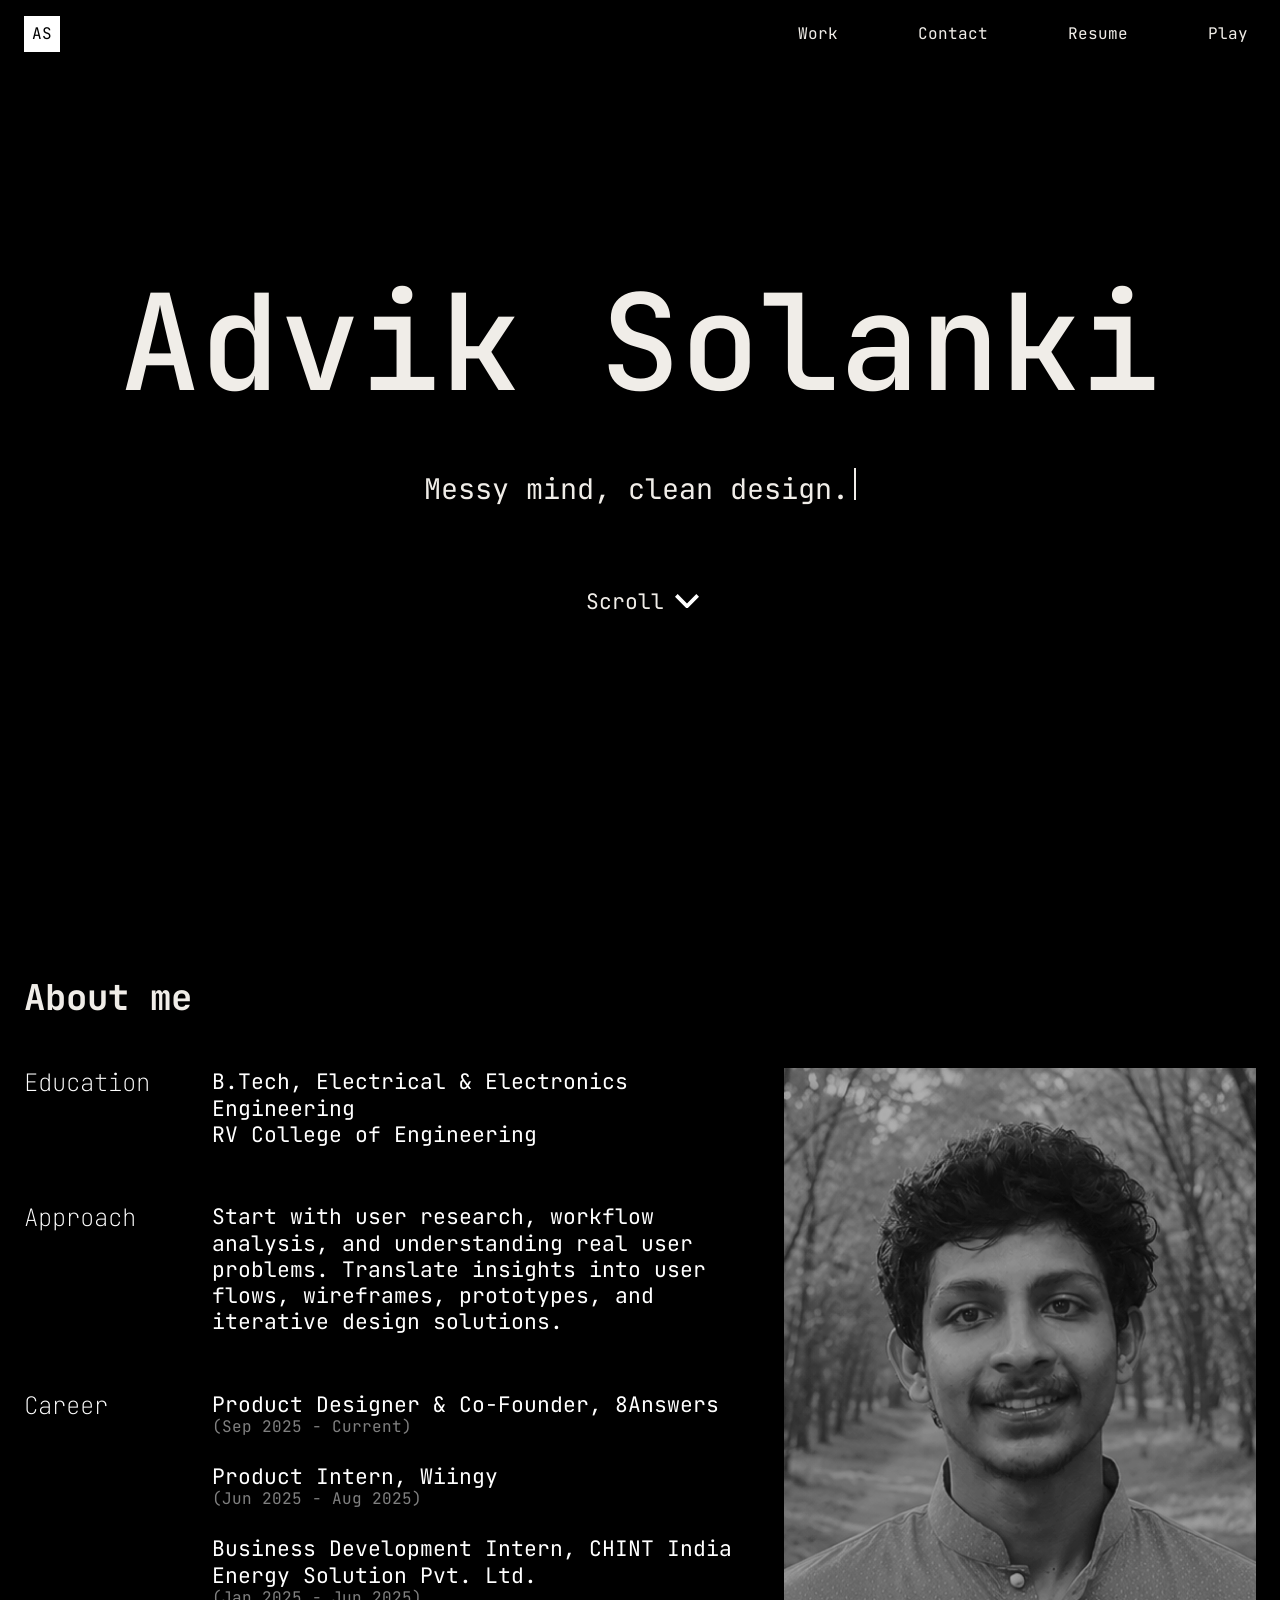
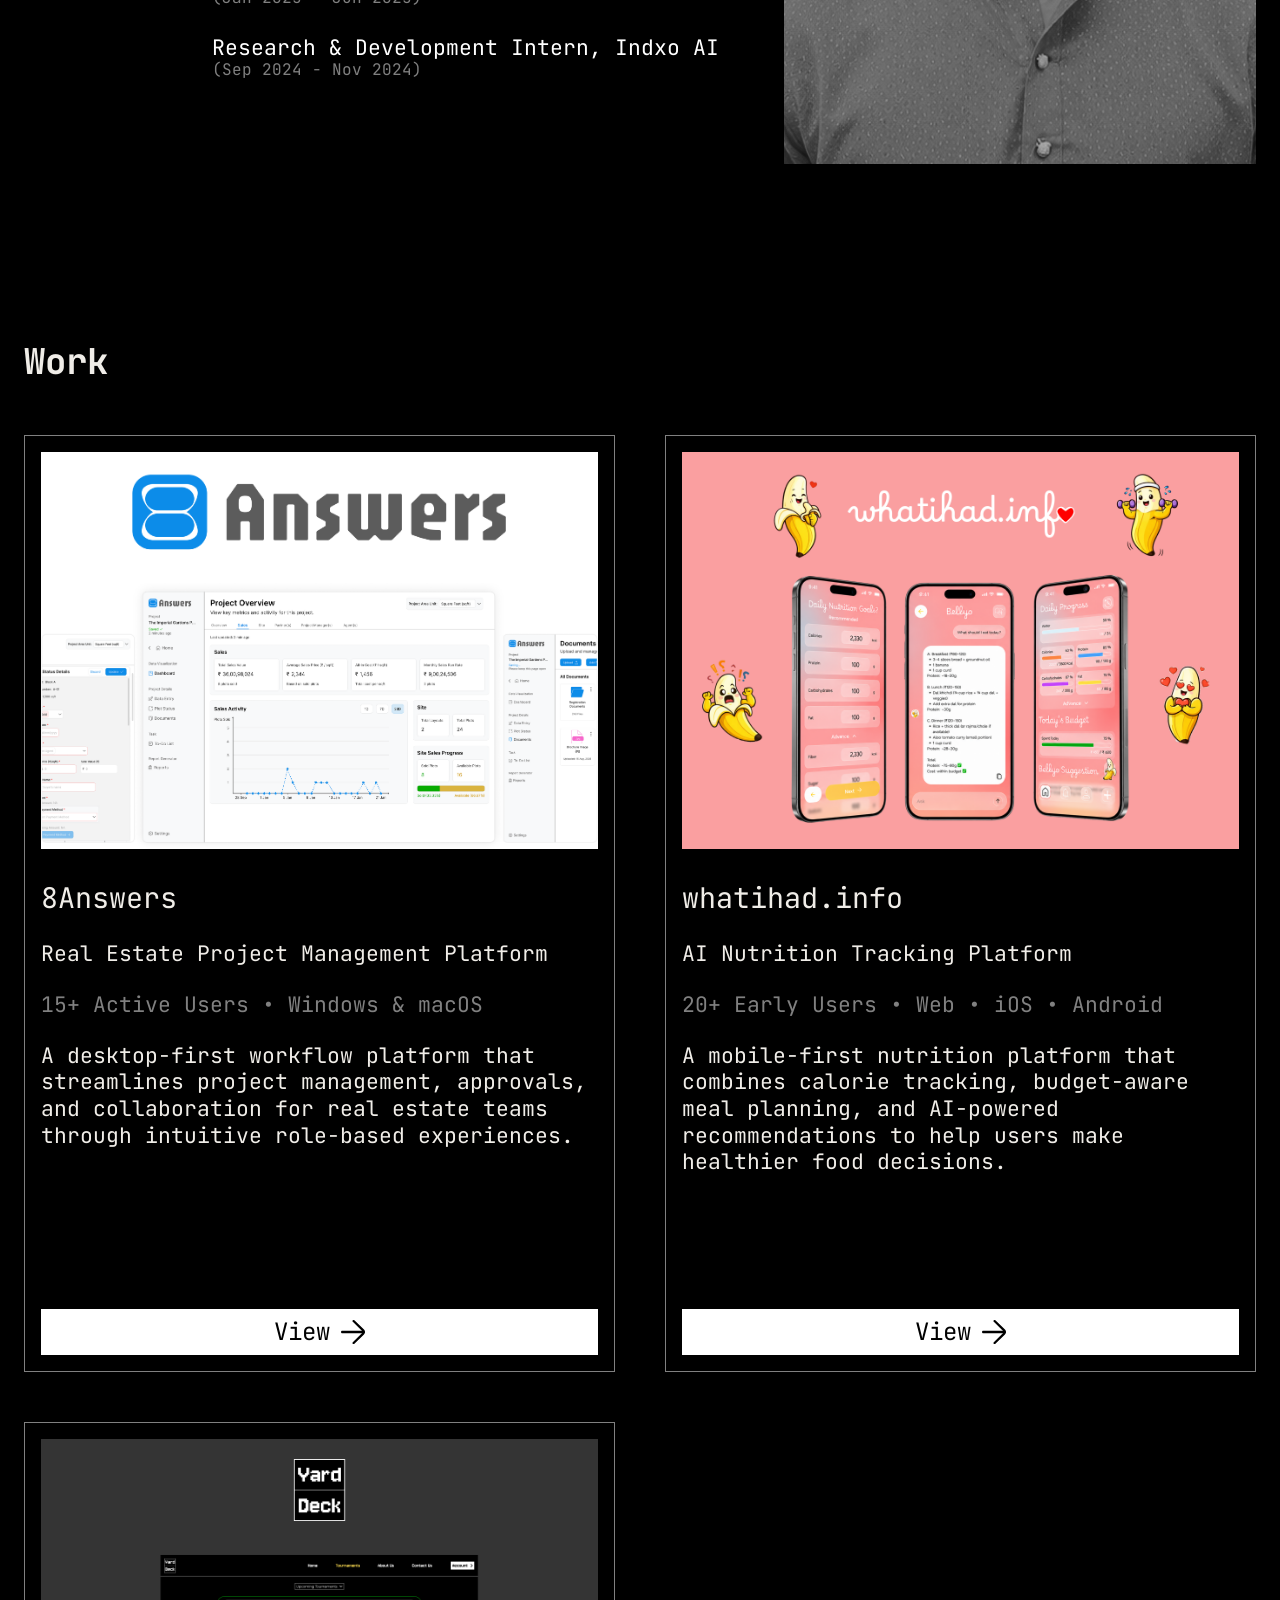
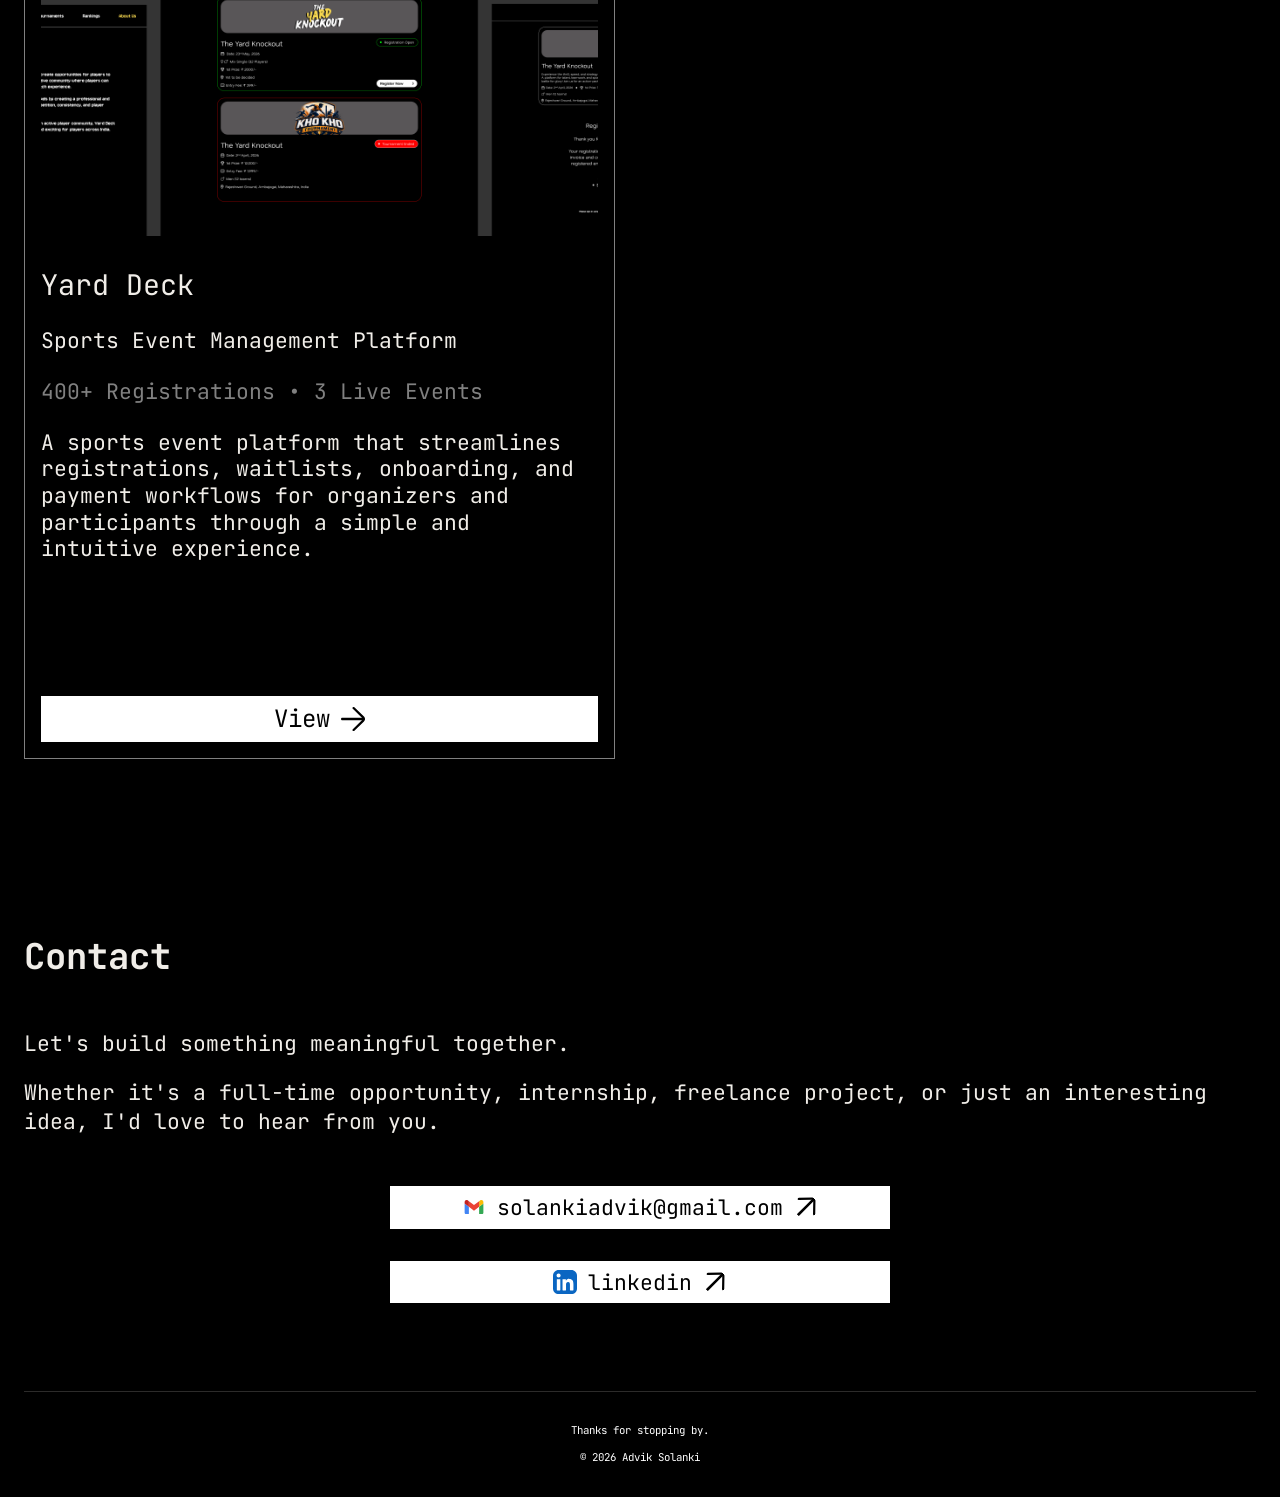
==== index.html @ 7d2714df "add project files" ====
<!doctype html>
<html lang="en">
  <head>
    <meta charset="utf-8">
    <meta name="viewport" content="width=device-width, initial-scale=1">
    <title>Advik Solanki | UI/UX Portfolio</title>
    <meta
      name="description"
      content="UI/UX portfolio for Advik Solanki, product designer and co-founder focused on clean, research-led digital experiences."
    >
    <link rel="preconnect" href="https://fonts.googleapis.com">
    <link rel="preconnect" href="https://fonts.gstatic.com" crossorigin>
    <link
      href="https://fonts.googleapis.com/css2?family=JetBrains+Mono:wght@100;400;500;700&display=swap"
      rel="stylesheet"
    >
    <link rel="stylesheet" href="/styles.css">
  </head>
  <body>
    <header class="site-header" aria-label="Primary navigation">
      <a class="brand" href="/" aria-label="Advik Solanki home" data-home-link>AS</a>
      <button class="menu-toggle" type="button" aria-expanded="false" aria-controls="primary-nav" aria-label="Open menu">
        <span></span>
        <span></span>
        <span></span>
      </button>
      <nav class="nav-links" id="primary-nav" aria-label="Portfolio sections">
        <a class="mobile-home-link" href="/" data-section="home">Home</a>
        <a href="/work" data-section="work">Work</a>
        <a href="/contact" data-section="contact">Contact</a>
        <a class="resume-download-link" href="/assets/Advik_Solanki_Resume.pdf" download data-section="resume">Resume</a>
        <a href="/play" data-section="play">Play</a>
      </nav>
    </header>

    <main id="top">
      <section class="hero" aria-labelledby="hero-title">
        <div class="hero-copy">
          <h1 id="hero-title">Advik Solanki</h1>
          <p class="typing-line" aria-live="polite">
            <span id="typing-text">Messy mind, clean design.</span><span class="typing-cursor" aria-hidden="true"></span>
          </p>
          <a class="scroll-link" href="#about">
            <span>Scroll</span>
            <img src="/assets/arrow-vector.svg" alt="" aria-hidden="true">
          </a>
        </div>
      </section>

      <section class="about section-shell" id="about" aria-labelledby="about-title">
        <h2 id="about-title">About me</h2>
        <div class="about-grid">
          <div class="about-labels" aria-hidden="true">
            <span>Education</span>
            <span>Approach</span>
            <span>Career</span>
          </div>

          <div class="about-content">
            <article class="info-row">
              <h3>Education</h3>
              <p>B.Tech, Electrical &amp; Electronics Engineering<br>RV College of Engineering</p>
            </article>

            <article class="info-row">
              <h3>Approach</h3>
              <p>
                Start with user research, workflow analysis, and understanding real user
                problems. Translate insights into user flows, wireframes, prototypes,
                and iterative design solutions.
              </p>
            </article>

            <article class="info-row career-list" id="resume">
              <h3>Career</h3>
              <div>
                <p>Product Designer &amp; Co-Founder, 8Answers</p>
                <span>(Sep 2025 - Current)</span>
                <p>Product Intern, Wiingy</p>
                <span>(Jun 2025 - Aug 2025)</span>
                <p>Business Development Intern, CHINT India Energy Solution Pvt. Ltd.</p>
                <span>(Jan 2025 - Jun 2025)</span>
                <p>Research &amp; Development Intern, Indxo AI</p>
                <span>(Sep 2024 - Nov 2024)</span>
              </div>
            </article>
          </div>

          <figure class="portrait-frame">
            <img src="/assets/advik-portrait-crop.png" alt="Black and white portrait of Advik Solanki">
          </figure>
        </div>
      </section>

      <section class="work section-shell" id="work" aria-labelledby="work-title">
        <h2 id="work-title">Work</h2>
        <div class="work-grid">
          <a class="work-card" href="/8answers" aria-label="View 8Answers project">
            <img class="work-card-image" src="/assets/work-8answers.png" alt="8Answers dashboard interface preview">
            <div class="work-card-copy">
              <h3>8Answers</h3>
              <p>Real Estate Project Management Platform</p>
              <span>15+ Active Users • Windows &amp; macOS</span>
              <p>
                A desktop-first workflow platform that streamlines project management,
                approvals, and collaboration for real estate teams through intuitive
                role-based experiences.
              </p>
            </div>
            <span class="work-card-link">
              <span>View</span>
              <img src="/assets/work-arrow.svg" alt="" aria-hidden="true">
            </span>
          </a>

          <a class="work-card" href="/whatihad.info" aria-label="View whatihad.info project">
            <img class="work-card-image" src="/assets/work-whatihad.png" alt="whatihad.info mobile nutrition app preview">
            <div class="work-card-copy">
              <h3>whatihad.info</h3>
              <p>AI Nutrition Tracking Platform</p>
              <span>20+ Early Users • Web • iOS • Android</span>
              <p>
                A mobile-first nutrition platform that combines calorie tracking,
                budget-aware meal planning, and AI-powered recommendations to help users
                make healthier food decisions.
              </p>
            </div>
            <span class="work-card-link">
              <span>View</span>
              <img src="/assets/work-arrow.svg" alt="" aria-hidden="true">
            </span>
          </a>

          <a class="work-card" href="/yarddeck" aria-label="View Yard Deck project">
            <img class="work-card-image" src="/assets/work-yarddeck.png" alt="Yard Deck sports event platform preview">
            <div class="work-card-copy">
              <h3>Yard Deck</h3>
              <p>Sports Event Management Platform</p>
              <span>400+ Registrations • 3 Live Events</span>
              <p>
                A sports event platform that streamlines registrations, waitlists,
                onboarding, and payment workflows for organizers and participants
                through a simple and intuitive experience.
              </p>
            </div>
            <span class="work-card-link">
              <span>View</span>
              <img src="/assets/work-arrow.svg" alt="" aria-hidden="true">
            </span>
          </a>
        </div>
      </section>

      <section class="contact section-shell" id="contact" aria-labelledby="contact-title">
        <h2 id="contact-title">Contact</h2>
        <div class="contact-copy">
          <p>Let's build something meaningful together.</p>
          <p>
            Whether it's a full-time opportunity, internship, freelance project, or just an
            interesting idea, I'd love to hear from you.
          </p>
        </div>
        <div class="contact-actions">
          <a class="contact-action" href="mailto:solankiadvik@gmail.com">
            <img class="contact-action-icon" src="/assets/contact-gmail.svg" alt="" aria-hidden="true">
            <span>solankiadvik@gmail.com</span>
            <img class="contact-action-arrow" src="/assets/contact-arrow.svg" alt="" aria-hidden="true">
          </a>
          <a class="contact-action" href="https://www.linkedin.com/in/advik-solanki" target="_blank" rel="noreferrer">
            <img class="contact-action-icon" src="/assets/contact-linkedin.svg" alt="" aria-hidden="true">
            <span>linkedin</span>
            <img class="contact-action-arrow" src="/assets/contact-arrow.svg" alt="" aria-hidden="true">
          </a>
        </div>
      </section>

    </main>

    <footer class="site-footer section-shell">
      <p>Thanks for stopping by.</p>
      <p>&copy; 2026 Advik Solanki</p>
    </footer>

    <script src="/script.js"></script>
  </body>
</html>
---- styles.css ----
:root {
  --bg: #000;
  --fg: #f0ede8;
  --muted: #808080;
  --line: rgba(240, 237, 232, 0.18);
  --panel: rgba(240, 237, 232, 0.045);
  --max: 1392px;
}

* {
  box-sizing: border-box;
}

html {
  scroll-behavior: smooth;
  scroll-padding-top: 92px;
}

body {
  margin: 0;
  background: var(--bg);
  color: var(--fg);
  font-family: "JetBrains Mono", "Courier New", monospace;
  letter-spacing: 0;
}

a {
  color: inherit;
  text-decoration: none;
}

img {
  display: block;
  max-width: 100%;
}

.visually-hidden {
  position: absolute;
  width: 1px;
  height: 1px;
  padding: 0;
  margin: -1px;
  overflow: hidden;
  clip: rect(0 0 0 0);
  white-space: nowrap;
  border: 0;
}

.site-header {
  position: fixed;
  z-index: 10;
  top: 0;
  left: 50%;
  display: flex;
  width: min(100%, 1440px);
  transform: translateX(-50%);
  align-items: center;
  justify-content: space-between;
  padding: 16px 24px;
  background: rgba(0, 0, 0, 0.72);
  backdrop-filter: blur(14px);
  -webkit-backdrop-filter: blur(14px);
}

.brand,
.nav-links a {
  padding: 8px;
  font-size: 16px;
  line-height: 1.25;
}

.menu-toggle {
  display: none;
}

.brand:focus-visible,
.nav-links a:focus-visible,
.menu-toggle:focus-visible,
.scroll-link:focus-visible,
.contact-panel a:focus-visible {
  outline: 1px solid var(--fg);
  outline-offset: 5px;
}

.nav-links {
  display: flex;
  gap: 64px;
  align-items: center;
}

.nav-links a {
  color: var(--fg);
}

.resume-download-link {
  position: relative;
}

.resume-download-link::after {
  position: absolute;
  left: 50%;
  top: calc(100% + 10px);
  z-index: 20;
  padding: 6px 8px;
  border: 1px solid #f0ede8;
  background: #f0ede8;
  color: #000;
  content: "Click to download\A Last updated 20th May 2026";
  font-size: 12px;
  line-height: 1.2;
  opacity: 0;
  pointer-events: none;
  transform: translateX(-50%) translateY(-4px);
  transition: opacity 160ms ease, transform 160ms ease;
  text-align: center;
  white-space: pre;
}

.resume-download-link:hover::after,
.resume-download-link:focus-visible::after {
  opacity: 1;
  transform: translateX(-50%) translateY(0);
}

.mobile-home-link {
  display: none;
}

.nav-links a.is-active,
.nav-links a[aria-current="page"],
.brand.is-active,
.brand[aria-current="page"] {
  background: #fff;
  color: #000;
}

.nav-links a:hover,
.contact-action:hover {
  color: #fff;
  text-decoration: underline;
  text-underline-offset: 5px;
}

.nav-links a.is-active:hover,
.nav-links a[aria-current="page"]:hover,
.brand.is-active:hover,
.brand[aria-current="page"]:hover {
  color: #000;
}

.hero {
  display: grid;
  min-height: 928px;
  place-items: center;
  padding: 112px 24px 160px;
}

.hero-copy {
  width: min(100%, 1170px);
  text-align: center;
}

.hero h1 {
  margin: 0;
  color: var(--fg);
  font-size: clamp(34px, 10.42vw, 150px);
  font-weight: 500;
  line-height: 1.14;
  white-space: nowrap;
}

.hero p {
  margin: 50px 0 0;
  color: var(--fg);
  font-size: clamp(20px, 2.22vw, 32px);
  line-height: 1.25;
}

.typing-line {
  display: block;
  min-height: 2.5em;
}

.typing-line span:first-child {
  overflow-wrap: anywhere;
}

.typing-cursor {
  display: inline-block;
  width: 0.08em;
  height: 1.1em;
  margin-left: 0.18em;
  background: var(--fg);
  animation: cursor-blink 0.9s steps(1) infinite;
}

@keyframes cursor-blink {
  50% {
    opacity: 0;
  }
}

.scroll-link {
  display: inline-flex;
  align-items: center;
  gap: 16px;
  margin-top: 50px;
  font-size: clamp(18px, 1.67vw, 24px);
  line-height: 1;
}

.scroll-link img {
  width: 14px;
  height: 24px;
  transform: rotate(90deg);
}

.section-shell {
  width: min(100% - 48px, var(--max));
  margin: 0 auto;
}

.section-shell h2 {
  margin: 0;
  font-size: clamp(32px, 2.78vw, 40px);
  line-height: 1.25;
}

.about {
  padding: 48px 0 88px;
  border-top: 0;
}

.about-grid {
  display: grid;
  grid-template-columns: minmax(0, 1fr) minmax(320px, 474px);
  gap: 36px;
  align-items: start;
  margin-top: 48px;
}

.about-labels {
  display: none;
}

.about-content {
  display: grid;
  gap: 56px;
}

.info-row {
  display: grid;
  grid-template-columns: minmax(92px, 170px) minmax(0, 1fr);
  gap: 18px;
  align-items: start;
}

.info-row h3 {
  display: block;
  margin: 0;
  color: #fff;
  font-size: 24px;
  font-weight: 100;
  line-height: 1.25;
}

.info-row p {
  margin: 0;
  color: #fff;
  font-size: clamp(18px, 1.67vw, 24px);
  line-height: 1.23;
}

.career-list div {
  display: grid;
  gap: 0;
}

.career-list p {
  margin-top: 26px;
}

.career-list p:first-child {
  margin-top: 0;
}

.career-list span {
  color: var(--muted);
  font-size: 16px;
  line-height: 1.25;
}

.portrait-frame {
  width: 100%;
  margin: 0;
  opacity: 0.9;
}

.portrait-frame img {
  width: 100%;
  aspect-ratio: 474 / 696;
  object-fit: cover;
  object-position: center;
  filter: grayscale(1);
}

.work,
.contact {
  padding: 88px 0;
  border-top: 0;
}

.section-heading {
  display: flex;
  gap: 32px;
  align-items: end;
  justify-content: space-between;
  margin-bottom: 32px;
}

.section-heading p,
.contact-copy p {
  max-width: 560px;
  margin: 0;
  color: var(--fg);
  font-size: clamp(18px, 1.67vw, 24px);
  line-height: 1.35;
}

.project-grid {
  display: grid;
  grid-template-columns: repeat(3, minmax(0, 1fr));
  gap: 16px;
}

.work-grid {
  display: grid;
  grid-template-columns: repeat(2, minmax(0, 1fr));
  gap: 50px;
  align-items: start;
  margin-top: 50px;
}

.work-card {
  display: flex;
  min-height: 937px;
  flex-direction: column;
  gap: 32px;
  padding: 16px;
  border: 1px solid var(--muted);
  color: inherit;
}

.work-card:hover .work-card-link,
.work-card:focus-visible .work-card-link {
  background: var(--fg);
}

.work-card-image {
  width: 100%;
  aspect-ratio: 639 / 455;
  background: #fff;
  object-fit: cover;
}

.work-card-copy {
  display: grid;
  gap: 24px;
}

.work-card-copy h3 {
  margin: 0;
  color: var(--fg);
  font-size: clamp(24px, 2.22vw, 32px);
  font-weight: 400;
  line-height: 1.25;
}

.work-card-copy p,
.work-card-copy span {
  margin: 0;
  color: var(--fg);
  font-size: clamp(18px, 1.67vw, 24px);
  line-height: 1.25;
}

.work-card-copy span {
  color: var(--muted);
}

.work-card-link {
  display: inline-flex;
  width: 100%;
  align-items: center;
  justify-content: center;
  gap: 11px;
  margin-top: auto;
  padding: 8px;
  background: #fff;
  color: #000;
  font-size: 24px;
  line-height: 1.25;
}

.work-card-link img {
  width: 24px;
  height: 24px;
  transform: rotate(90deg);
}

.project-card {
  min-height: 260px;
  padding: 24px;
  border: 1px solid var(--line);
  background: var(--panel);
}

.project-card span {
  color: var(--muted);
  font-size: 16px;
  line-height: 1.25;
}

.project-card h3 {
  margin: 52px 0 18px;
  color: #fff;
  font-size: clamp(22px, 1.95vw, 28px);
  font-weight: 400;
  line-height: 1.2;
}

.project-card p {
  margin: 0;
  color: var(--fg);
  font-size: 18px;
  line-height: 1.35;
}

.contact {
  display: flex;
  flex-direction: column;
  gap: 50px;
}

.standalone-page {
  padding-top: 96px;
}

.standalone-page .work,
.standalone-page .contact {
  border-top: 0;
}

.case-page {
  padding-top: 128px;
}

.case-toc {
  position: fixed;
  right: 24px;
  bottom: 24px;
  z-index: 20;
  display: grid;
  transform: none;
  justify-items: end;
  gap: 8px;
}

.case-toc-toggle {
  grid-row: 2;
  padding: 8px 12px;
  border: 1px solid #f0ede8;
  background: #f0ede8;
  color: #000;
  font-family: inherit;
  font-size: 16px;
  line-height: 1.25;
  cursor: pointer;
}

.case-toc.is-open .case-toc-toggle {
  background: #000;
  color: #f0ede8;
}

.case-toc-menu {
  grid-row: 1;
  display: none;
  width: min(360px, calc(100vw - 48px));
  max-height: min(620px, calc(100vh - 128px));
  overflow: auto;
  padding: 16px;
  border: 1px solid #000;
  background: #f0ede8;
  backdrop-filter: blur(14px);
  -webkit-backdrop-filter: blur(14px);
}

.case-toc.is-open .case-toc-menu {
  display: grid;
  gap: 8px;
}

.case-toc-menu a {
  display: block;
  padding: 6px 8px;
  color: #000;
  font-size: 15px;
  line-height: 1.25;
}

.case-toc-menu a:hover,
.case-toc-menu a:focus-visible {
  background: #000;
  color: #f0ede8;
}

.case-toc-sub {
  padding-left: 24px !important;
  color: #5c5c5c !important;
  font-size: 13px !important;
}

.case-toc-sub:hover,
.case-toc-sub:focus-visible {
  color: #f0ede8 !important;
}

.case-section {
  display: grid;
  gap: 40px;
  padding: 0 0 60px;
}

.case-section + .case-section {
  padding-top: 60px;
  border-top: 0;
}

.case-hero h1 {
  margin: 0;
  color: var(--fg);
  font-size: clamp(44px, 5.56vw, 80px);
  line-height: 1.1;
}

.case-hero-image,
.case-feature-image {
  width: min(100%, 750px);
  justify-self: center;
  object-fit: cover;
}

.case-hero-image {
  aspect-ratio: 750 / 500;
}

.case-feature-image {
  aspect-ratio: 749 / 500;
}

.case-wide-image {
  width: 100%;
  max-height: 435px;
  object-fit: cover;
  object-position: center 18%;
  margin: 0 0 88px;
}

.case-heading {
  margin: 0;
  color: var(--fg);
  font-size: clamp(32px, 2.78vw, 40px);
  line-height: 1.25;
}

.case-facts {
  display: grid;
  gap: 40px;
}

.case-row {
  display: grid;
  grid-template-columns: minmax(180px, 350px) minmax(0, 1fr);
  gap: 80px;
  align-items: start;
}

.case-row h2,
.case-row h3 {
  margin: 0;
  color: #fff;
  font-size: clamp(18px, 1.67vw, 24px);
  font-weight: 100;
  line-height: 1.25;
}

.case-row p,
.case-row li {
  color: #fff;
  font-size: clamp(18px, 1.67vw, 24px);
  line-height: 1.35;
}

.case-row p {
  margin: 0 0 1.25em;
}

.case-row p:last-child {
  margin-bottom: 0;
}

.case-row ul {
  margin: 0;
  padding-left: 1.45em;
}

.case-row-label-only {
  grid-template-columns: minmax(180px, 350px);
}

.case-link {
  color: #0c8ce9;
  text-decoration: underline;
  text-underline-offset: 4px;
}

.case-card-grid {
  display: grid;
  grid-template-columns: repeat(3, minmax(0, 1fr));
  gap: 16px;
}

.case-card-grid-stakeholders {
  grid-template-columns: repeat(2, minmax(0, 1fr));
}

.case-card-grid article {
  display: grid;
  align-content: start;
  gap: 18px;
  min-height: 230px;
  padding: 24px;
  border: 1px solid #f0ede8;
  background: var(--panel);
}

.case-card-grid h3 {
  margin: 0;
  color: var(--muted);
  font-size: 16px;
  font-weight: 400;
  line-height: 1.25;
}

.case-card-grid p,
.case-card-grid li {
  color: var(--fg);
  font-size: clamp(18px, 1.67vw, 24px);
  line-height: 1.35;
}

.case-card-grid p,
.case-card-grid ul {
  margin: 0;
}

.case-card-grid ul {
  padding-left: 1.25em;
}

.eightanswers-page .case-heading {
  font-weight: 700;
}

.logo-board {
  position: relative;
  display: grid;
  min-height: 250px;
  align-items: center;
  justify-content: center;
  background: #fff;
  overflow: hidden;
}

.logo-full {
  width: min(52vw, 540px);
  min-width: 260px;
  max-width: none;
}

.swatch {
  position: absolute;
  display: flex;
  min-width: 150px;
  min-height: 68px;
  padding: 14px;
  color: #000;
  font-size: 18px;
  line-height: 1.2;
}

.swatch-white {
  top: 0;
  left: 0;
  background: #fff;
}

.swatch-gray {
  bottom: 0;
  left: 0;
  min-width: 300px;
  align-items: flex-end;
  justify-content: flex-start;
  background: #5c5c5c;
}

.swatch-blue {
  top: 0;
  right: 0;
  min-width: 300px;
  min-height: 108px;
  align-items: flex-end;
  justify-content: flex-end;
  background: #0c8ce9;
}

.swatch-offwhite {
  right: 0;
  bottom: 0;
  min-width: 240px;
  min-height: 82px;
  align-items: flex-end;
  justify-content: flex-end;
  background: #f8f9fa;
}

.eightanswers-ui-logo-exploration img {
  display: block;
  width: 100%;
  height: auto;
  border: 1px solid #f0ede8;
  background: #fff;
}

.screen-list {
  display: grid;
  grid-template-columns: repeat(2, minmax(0, 1fr));
  gap: 16px;
  margin-top: 30px;
}

.screen-item {
  display: grid;
  gap: 32px;
  align-content: start;
  padding: 24px;
  border: 1px solid #f0ede8;
  background: var(--panel);
}

.screen-item h3 {
  margin: 0;
  color: #f0ede8;
  font-size: clamp(20px, 1.67vw, 24px);
  font-weight: 100;
  line-height: 1.25;
}

.screen-item p {
  margin: 0;
  color: #fff;
  font-size: clamp(18px, 1.67vw, 24px);
  line-height: 1.35;
}

.screen-item img {
  width: 100%;
  justify-self: center;
  object-fit: contain;
}

.screen-carousel {
  position: relative;
  display: grid;
  width: 100%;
  gap: 12px;
}

.screen-carousel-track {
  position: relative;
  overflow: hidden;
  border: 1px solid var(--line);
  background: #fff;
  aspect-ratio: 703 / 500;
}

.screen-carousel-track img {
  position: absolute;
  inset: 0;
  display: block;
  width: 100%;
  height: 100%;
  opacity: 0;
  object-fit: contain;
  transition: opacity 180ms ease;
}

.screen-carousel-track img.is-active {
  position: relative;
  opacity: 1;
}

/* Bottom-align images specifically for Cloud Sync & Team Collaboration */
#cloud-sync .screen-carousel-track img {
  object-position: center bottom;
}

.screen-carousel-button {
  position: absolute;
  z-index: 2;
  top: 50%;
  display: grid;
  width: 44px;
  height: 44px;
  transform: translateY(-50%);
  place-items: center;
  border: 1px solid #fff;
  border-radius: 0;
  background: rgba(0, 0, 0, 0.4);
  color: #fff;
  font: inherit;
  font-size: 24px;
  line-height: 1;
  cursor: pointer;
}

.screen-carousel-button:hover,
.screen-carousel-button:focus-visible {
  background: rgba(0, 0, 0, 0.4);
  color: #fff;
}

.screen-carousel-button-prev {
  left: 12px;
}

.screen-carousel-button-next {
  right: 12px;
}

.screen-item .screen-carousel-count {
  margin: 0;
  justify-self: center;
  color: var(--muted);
  font-size: 14px;
  line-height: 1.25;
}

.report-image {
  aspect-ratio: 4096 / 2913;
  max-height: none;
}

.status-image-grid {
  display: grid;
  grid-template-columns: repeat(2, minmax(0, 1fr));
  gap: 16px;
  align-items: start;
  width: 100%;
  min-width: 0;
}

.status-image-grid img {
  display: block;
  width: 100%;
  height: auto;
  min-width: 0;
  max-width: 100%;
  object-fit: contain;
}

#status-of-project .status-image-grid {
  aspect-ratio: 703 / 500;
}

#status-of-project .status-image-grid img {
  height: 100%;
}

.whatihad-page {
  --whatihad-accent: #f39299;
}

.whatihad-page .case-heading {
  font-weight: 700;
}

.whatihad-hero h1 {
  font-size: clamp(44px, 5.56vw, 80px);
  font-weight: 700;
}

.whatihad-link {
  color: #0c8ce9;
}

.whatihad-link-arrow {
  display: inline-block;
  width: 24px;
  height: 24px;
  margin-left: 16px;
  transform: rotate(45deg) translateY(4px);
}

.whatihad-hero-media {
  width: min(100%, 750px);
  margin: 0;
  justify-self: center;
  overflow: hidden;
  background: #111;
}

.whatihad-hero-media img {
  width: 100%;
  aspect-ratio: 750 / 500;
  object-fit: cover;
}

.bellyo-ai-block {
  display: grid;
  gap: 32px;
  width: 100%;
}

.bellyo-download-area {
  position: relative;
  width: min(100%, 520px);
  justify-self: center;
  cursor: pointer;
}

.bellyo-mascot-grid {
  display: grid;
  grid-template-columns: repeat(3, minmax(0, 1fr));
  gap: 8px;
}

.bellyo-mascot-grid a {
  display: grid;
  aspect-ratio: 1;
  place-items: center;
  border: 1px solid #f0ede8;
  background: var(--panel);
}

.bellyo-mascot-grid a:hover,
.bellyo-mascot-grid a:focus-visible {
  background: rgba(240, 237, 232, 0.1);
}

.bellyo-mascot-grid img {
  width: 72%;
  height: 72%;
  object-fit: contain;
}

.bellyo-refresh-button {
  display: inline-flex;
  width: fit-content;
  align-items: center;
  gap: 10px;
  justify-self: center;
  padding: 10px 16px;
  border: 1px solid #f0ede8;
  border-radius: 0;
  background: #f0ede8;
  color: #000;
  font: inherit;
  font-size: 16px;
  line-height: 1.25;
  cursor: pointer;
}

.bellyo-refresh-icon {
  position: relative;
  width: 16px;
  height: 16px;
  border: 2px solid transparent;
  border-right-color: currentColor;
  border-bottom-color: currentColor;
  border-left-color: currentColor;
  border-radius: 50%;
}

.bellyo-refresh-icon::after {
  position: absolute;
  top: -4px;
  left: 50%;
  width: 0;
  height: 0;
  border-right: 4px solid transparent;
  border-bottom: 6px solid currentColor;
  border-left: 4px solid transparent;
  content: "";
  transform: translateX(-50%);
}

.bellyo-refresh-button.is-loading .bellyo-refresh-icon {
  animation: bellyo-refresh-spin 700ms linear infinite;
}

.bellyo-refresh-button:hover,
.bellyo-refresh-button:focus-visible {
  background: #000;
  color: #f0ede8;
}

.bellyo-design-note {
  display: grid;
  gap: 1.25em;
  max-width: 1040px;
  justify-self: center;
  padding: 24px;
  border: 1px solid #f0ede8;
  background: var(--panel);
}

.bellyo-design-note p {
  margin: 0;
  color: var(--fg);
  font-size: clamp(18px, 1.67vw, 24px);
  line-height: 1.35;
}

@keyframes bellyo-refresh-spin {
  to {
    transform: rotate(360deg);
  }
}

.download-cursor-label {
  position: absolute;
  z-index: 50;
  top: 0;
  left: 0;
  display: none;
  padding: 8px 10px;
  border: 1px solid #f0ede8;
  background: #f0ede8;
  color: #000;
  font-size: 14px;
  line-height: 1.2;
  pointer-events: none;
  transform: translate(14px, 14px);
  white-space: nowrap;
}

.bellyo-download-area:hover .download-cursor-label,
.bellyo-download-area:focus-within .download-cursor-label {
  display: block;
}

.whatihad-architecture-section {
  display: grid;
  gap: 50px;
}

.whatihad-architecture-design {
  display: grid;
  width: min(100%, 967px);
  gap: 50px;
  justify-self: center;
}

.whatihad-ia-screen-band {
  width: 100%;
  object-fit: cover;
}

.whatihad-ia-screen-band-main {
  aspect-ratio: 967 / 644;
}

.whatihad-ia-screen-band-secondary {
  width: min(100%, 750px);
  aspect-ratio: 750 / 500;
  justify-self: center;
}

.whatihad-figma-panel {
  position: relative;
  display: grid;
  justify-items: center;
  gap: 50px;
  padding: 0 16px 16px;
  border: 1px solid #fff;
}

.whatihad-figma-panel h3 {
  width: 283px;
  margin: 0;
  border: 1px solid #fff;
  color: #fff;
  font-size: 24px;
  font-weight: 100;
  line-height: 30px;
  text-align: center;
}

.whatihad-ia-export {
  display: block;
  max-width: 100%;
  height: auto;
  object-fit: contain;
}

.whatihad-research-stack {
  display: grid;
  gap: 40px;
}

.whatihad-research-stack p {
  margin-bottom: 12px;
}

.whatihad-insight-grid {
  display: grid;
  grid-template-columns: repeat(2, minmax(0, 1fr));
  gap: 16px;
  width: 100%;
}

.whatihad-insight-grid article,
.whatihad-basics-grid article {
  border: 1px solid #f0ede8;
  background: var(--panel);
}

.whatihad-insight-grid article {
  display: grid;
  align-content: start;
  gap: 18px;
  min-height: 230px;
  padding: 24px;
}

.whatihad-insight-grid h4 {
  margin: 0;
  color: var(--muted);
  font-size: 16px;
  font-weight: 400;
  line-height: 1.25;
}

.whatihad-insight-grid ul {
  margin: 0;
  padding-left: 1.25em;
}

.whatihad-insight-grid li {
  color: var(--fg);
  font-size: clamp(18px, 1.67vw, 24px);
  line-height: 1.35;
}

.whatihad-basics-grid {
  display: grid;
  grid-template-columns: repeat(4, minmax(0, 1fr));
  gap: 16px;
  width: 100%;
}

.whatihad-basics-grid article {
  display: grid;
  min-height: 130px;
  align-content: center;
  justify-items: center;
  gap: 10px;
  padding: 18px;
  color: var(--fg);
  text-align: center;
}

.whatihad-basics-grid h4,
.whatihad-basics-grid p {
  margin: 0;
}

.whatihad-basics-grid h4 {
  font-size: clamp(18px, 1.67vw, 24px);
  font-weight: 400;
  line-height: 1.25;
}

.whatihad-basics-grid p {
  color: var(--muted);
  font-size: 14px;
  line-height: 1.35;
}

.whatihad-ui-exploration {
  display: grid;
  gap: 18px;
}

.whatihad-ui-exploration img {
  display: block;
  width: 100%;
  height: auto;
  border: 1px solid #f0ede8;
  background: var(--panel);
}

.whatihad-reflection {
  display: grid;
  gap: 50px;
}

.whatihad-reflection-stack {
  display: grid;
  gap: 50px;
}

.whatihad-reflection-row {
  display: grid;
  grid-template-columns: minmax(180px, 350px) minmax(0, 1fr);
  gap: 80px;
  align-items: start;
}

.whatihad-reflection-row h4 {
  margin: 0;
  color: var(--muted);
  font-size: clamp(18px, 1.67vw, 24px);
  font-weight: 100;
  line-height: 1.25;
}

.whatihad-reflection-row ul {
  display: grid;
  gap: 16px;
  margin: 0;
  padding-left: 1.45em;
}

.whatihad-reflection-row li,
.whatihad-final-takeaway p {
  color: #fff;
  font-size: clamp(18px, 1.67vw, 24px);
  line-height: 1.35;
}

.whatihad-reflection-row strong {
  font-weight: 400;
}

.whatihad-final-takeaway {
  display: grid;
  gap: 50px;
}

.whatihad-final-takeaway p {
  max-width: 100%;
  margin: 0;
}

.whatihad-feature-card-grid {
  display: grid;
  grid-template-columns: repeat(2, minmax(0, 1fr));
  gap: 16px;
  width: 100%;
}

.whatihad-feature-card-grid article {
  display: grid;
  align-content: start;
  gap: 14px;
  min-height: 210px;
  padding: 24px;
  border: 1px solid #f0ede8;
  background: var(--panel);
}

.whatihad-feature-card-grid h4,
.whatihad-feature-card-grid p {
  margin: 0;
}

.whatihad-feature-card-grid h4 {
  color: var(--muted);
  font-size: 16px;
  font-weight: 400;
  line-height: 1.25;
}

.whatihad-feature-card-grid p {
  color: var(--fg);
  font-size: clamp(18px, 1.67vw, 24px);
  line-height: 1.35;
}

.yarddeck-page .case-heading,
.yarddeck-page .case-hero h1 {
  font-weight: 700;
}

.yarddeck-hero-media {
  width: min(100%, 750px);
  margin: 0;
  justify-self: center;
}

.yarddeck-hero-media img {
  display: block;
  width: 100%;
  height: auto;
}

.yarddeck-contribution {
  display: grid;
  gap: 16px;
}

.yarddeck-contribution p {
  margin: 0;
}

.yarddeck-ui-exploration img {
  display: block;
  width: 100%;
  height: auto;
  border: 1px solid #f0ede8;
  background: var(--panel);
}

.yarddeck-information-architecture {
  aspect-ratio: 1397 / 1422;
  overflow: hidden;
  border: 1px solid #f0ede8;
  background: var(--panel);
}

.yarddeck-information-architecture img {
  display: block;
  width: 100%;
  height: auto;
  margin-top: -6.6%;
}

.yarddeck-reflection-row h4 {
  color: #fff;
  font-weight: 100;
}

.case-page {
  padding-top: 96px;
}

.case-hero {
  display: grid;
  min-height: 680px;
  align-items: end;
  padding: 48px 0 88px;
}

.case-back-link {
  display: inline-flex;
  width: fit-content;
  align-items: center;
  gap: 11px;
  align-self: start;
  color: var(--fg);
  font-size: 18px;
  line-height: 1.25;
}

.case-back-link img {
  width: 18px;
  height: 18px;
  transform: rotate(-90deg);
}

.case-back-link:hover {
  text-decoration: underline;
  text-underline-offset: 5px;
}

.case-hero-copy {
  display: grid;
  gap: 32px;
}

.case-hero-copy h1 {
  margin: 0;
  color: var(--fg);
  font-size: clamp(54px, 11.4vw, 164px);
  font-weight: 500;
  line-height: 0.96;
}

.case-hero-copy p {
  max-width: 920px;
  margin: 0;
  color: var(--fg);
  font-size: clamp(18px, 1.95vw, 28px);
  line-height: 1.35;
}

.case-hero-copy p:first-child {
  color: var(--muted);
  font-size: clamp(16px, 1.4vw, 20px);
}

.case-media {
  padding: 0 0 88px;
}

.case-media img {
  width: 100%;
  border: 1px solid var(--line);
  background: #fff;
  object-fit: cover;
}

.case-summary,
.case-section {
  padding: 88px 0;
  border-top: 0;
}

.case-summary h2,
.case-section h2 {
  margin: 0;
  color: var(--fg);
  font-size: clamp(32px, 2.78vw, 40px);
  font-weight: 500;
  line-height: 1.25;
}

.case-summary-grid {
  display: grid;
  grid-template-columns: repeat(4, minmax(0, 1fr));
  gap: 16px;
  margin-top: 50px;
}

.case-summary-grid article,
.case-feature-grid article {
  display: grid;
  align-content: start;
  min-height: 184px;
  gap: 18px;
  padding: 24px;
  border: 1px solid var(--line);
  background: var(--panel);
}

.case-summary-grid span,
.case-feature-grid span,
.case-section-heading span {
  color: var(--muted);
  font-size: 16px;
  line-height: 1.25;
}

.case-summary-grid p,
.case-feature-grid p,
.case-text-grid p,
.case-outcome > p {
  margin: 0;
  color: var(--fg);
  font-size: clamp(18px, 1.67vw, 24px);
  line-height: 1.35;
}

.case-section-heading {
  display: grid;
  grid-template-columns: minmax(68px, 120px) minmax(0, 1fr);
  gap: 32px;
  align-items: baseline;
}

.case-text-grid {
  display: grid;
  grid-template-columns: repeat(2, minmax(0, 1fr));
  gap: 50px;
  margin-top: 50px;
  padding-left: min(152px, 10.9vw);
}

.case-feature-grid {
  display: grid;
  grid-template-columns: repeat(4, minmax(0, 1fr));
  gap: 16px;
  margin-top: 50px;
}

.case-outcome > p {
  max-width: 1010px;
  margin-top: 50px;
  padding-left: min(152px, 10.9vw);
}

.contact-copy {
  display: grid;
  gap: 1.25em;
}

.contact-copy p {
  max-width: none;
}

.contact-actions {
  display: grid;
  gap: 32px;
  justify-items: center;
}

.contact-action {
  display: inline-flex;
  width: min(100%, 500px);
  align-items: center;
  justify-content: center;
  gap: 11px;
  padding: 8px 32px;
  background: #fff;
  color: #000;
  font-size: clamp(18px, 1.67vw, 24px);
  line-height: 1.25;
  overflow-wrap: anywhere;
}

.contact-action-icon {
  width: 24px;
  height: 24px;
  flex: 0 0 auto;
}

.contact-action-arrow {
  width: 24px;
  height: 24px;
  transform: rotate(45deg);
}

.play {
  padding: 32px 0 88px;
}

.play-page {
  padding-top: 96px;
}

.play-heading {
  display: grid;
  gap: 12px;
}

.play-heading h1 {
  margin: 0;
  color: var(--fg);
  font-size: clamp(44px, 5.56vw, 80px);
  font-weight: 700;
  line-height: 1.1;
}

.play-heading p {
  margin: 0;
  color: var(--muted);
  font-size: clamp(16px, 1.25vw, 18px);
  line-height: 1.35;
}

.cricket-game {
  position: relative;
  width: 100%;
  min-height: 680px;
  overflow: hidden;
  border: 1px solid var(--line);
  background: #000;
  font-family: inherit;
}

.cricket-canvas,
.cricket-overlay,
.cricket-screen {
  position: absolute;
  inset: 0;
}

.cricket-canvas {
  width: 100%;
  height: 100%;
  cursor: crosshair;
}

.cricket-overlay {
  pointer-events: none;
}

.cricket-hud {
  position: absolute;
  top: 20px;
  right: 20px;
  display: grid;
  gap: 8px;
  width: min(180px, calc(100% - 40px));
}

.cricket-hud-card {
  padding: 12px 14px;
  border: 1px solid rgba(240, 237, 232, 0.16);
  background: rgba(0, 0, 0, 0.72);
}

.cricket-hud-card span,
.cricket-hud-card em {
  display: block;
  color: rgba(240, 237, 232, 0.42);
  font-size: 10px;
  font-style: normal;
  letter-spacing: 2px;
  line-height: 1.3;
  text-transform: uppercase;
}

.cricket-hud-card strong {
  display: block;
  margin-top: 4px;
  color: #fff;
  font-size: 30px;
  font-weight: 700;
  line-height: 1;
}

.cricket-restart-control {
  position: absolute;
  top: 20px;
  left: 20px;
  z-index: 2;
  padding: 10px 14px;
  border: 1px solid rgba(240, 237, 232, 0.42);
  border-radius: 0;
  background: rgba(0, 0, 0, 0.72);
  color: #fff;
  font: inherit;
  font-size: 11px;
  letter-spacing: 3px;
  line-height: 1.2;
  pointer-events: auto;
  text-transform: uppercase;
  cursor: pointer;
}

.cricket-restart-control:hover,
.cricket-restart-control:focus-visible {
  border-color: #fff;
  background: rgba(240, 237, 232, 0.08);
}

.cricket-delivery {
  position: absolute;
  top: 74px;
  left: 24px;
  color: rgba(255, 214, 91, 0);
  font-size: 11px;
  font-weight: 700;
  letter-spacing: 4px;
  text-transform: uppercase;
  transition: color 160ms ease;
}

.cricket-message {
  position: absolute;
  top: 50%;
  left: 50%;
  width: min(90%, 720px);
  transform: translate(-50%, -50%);
  color: #fff;
  font-size: clamp(42px, 6vw, 84px);
  font-weight: 800;
  letter-spacing: 6px;
  line-height: 1;
  opacity: 0;
  text-align: center;
  text-shadow: 0 0 42px rgba(255, 255, 255, 0.32);
  text-transform: uppercase;
  transition: opacity 140ms ease;
}

.cricket-submessage {
  position: absolute;
  top: calc(50% + 58px);
  left: 50%;
  transform: translateX(-50%);
  color: rgba(240, 237, 232, 0.48);
  font-size: 12px;
  letter-spacing: 4px;
  opacity: 0;
  text-align: center;
  text-transform: uppercase;
  transition: opacity 140ms ease;
  white-space: nowrap;
}

.cricket-ball-row {
  position: absolute;
  bottom: 24px;
  left: 50%;
  display: flex;
  max-width: calc(100% - 40px);
  transform: translateX(-50%);
  flex-wrap: wrap;
  justify-content: center;
  gap: 5px;
}

.cricket-ball-row span {
  width: 10px;
  height: 10px;
  border: 1px solid rgba(240, 237, 232, 0.24);
}

.cricket-ball-row span.used {
  background: rgba(240, 237, 232, 0.22);
}

.cricket-ball-row span.wicket {
  border-color: #ff4545;
  background: #ff4545;
}

.cricket-instruction {
  position: absolute;
  bottom: 58px;
  left: 50%;
  width: min(90%, 720px);
  transform: translateX(-50%);
  color: rgba(240, 237, 232, 0.34);
  font-size: 11px;
  letter-spacing: 4px;
  line-height: 1.4;
  text-align: center;
  text-transform: uppercase;
}

.cricket-screen {
  display: grid;
  place-items: center;
  align-content: center;
  gap: 14px;
  padding: 32px;
  background: #000;
  text-align: center;
}

.cricket-screen[hidden] {
  display: none;
}

.cricket-screen h3 {
  margin: 0;
  color: #fff;
  font-size: clamp(44px, 6.5vw, 88px);
  font-weight: 800;
  letter-spacing: 10px;
  line-height: 1;
  text-transform: uppercase;
}

.cricket-screen p,
.cricket-screen span,
.cricket-end-stats span {
  margin: 0;
  color: rgba(240, 237, 232, 0.44);
  font-size: 12px;
  letter-spacing: 4px;
  line-height: 1.45;
  text-transform: uppercase;
}

.cricket-screen button {
  margin-top: 34px;
  padding: 14px 34px;
  border: 1px solid rgba(240, 237, 232, 0.62);
  border-radius: 0;
  background: transparent;
  color: #fff;
  font: inherit;
  font-size: 12px;
  letter-spacing: 4px;
  line-height: 1.2;
  text-transform: uppercase;
  cursor: pointer;
  transition: background 180ms ease, border-color 180ms ease, letter-spacing 180ms ease;
}

.cricket-screen button:hover,
.cricket-screen button:focus-visible {
  border-color: #fff;
  background: rgba(240, 237, 232, 0.08);
  letter-spacing: 5px;
}

.cricket-screen-end strong {
  color: #fff;
  font-size: clamp(32px, 4vw, 56px);
  line-height: 1;
}

.cricket-end-stats {
  display: grid;
  gap: 8px;
  margin-top: 8px;
}

@media (max-width: 980px) {
  .play-page {
    padding-top: 88px;
  }

  .play {
    padding-top: 24px;
  }

  .cricket-game {
    min-height: 640px;
  }

  .cricket-hud {
    top: 16px;
    right: 16px;
    left: 16px;
    grid-template-columns: repeat(3, minmax(0, 1fr));
    width: auto;
  }

  .cricket-hud-card {
    min-width: 0;
    padding: 10px;
  }

  .cricket-hud-card span,
  .cricket-hud-card em {
    font-size: 9px;
    letter-spacing: 1.4px;
  }

  .cricket-hud-card strong {
    font-size: 24px;
  }

  .cricket-restart-control {
    top: 104px;
    left: 16px;
    padding: 8px 10px;
    font-size: 10px;
    letter-spacing: 2px;
  }

  .cricket-delivery {
    top: 112px;
    left: auto;
    right: 16px;
    max-width: calc(100% - 132px);
    overflow: hidden;
    text-align: right;
    text-overflow: ellipsis;
    white-space: nowrap;
  }

  .cricket-ball-row {
    bottom: 16px;
    max-width: min(420px, calc(100% - 28px));
    gap: 4px;
  }

  .cricket-ball-row span {
    width: 9px;
    height: 9px;
  }

  .cricket-instruction {
    bottom: 72px;
  }
}

@media (max-width: 640px) {
  .cricket-game {
    min-height: 620px;
  }

  .cricket-hud {
    gap: 6px;
  }

  .cricket-hud-card {
    padding: 8px 7px;
  }

  .cricket-hud-card span,
  .cricket-hud-card em {
    font-size: 8px;
    letter-spacing: 0.8px;
  }

  .cricket-hud-card strong {
    font-size: 21px;
  }

  .cricket-message {
    font-size: clamp(34px, 12vw, 54px);
    letter-spacing: 3px;
  }

  .cricket-submessage,
  .cricket-instruction {
    font-size: 10px;
    letter-spacing: 2px;
  }

  .cricket-instruction {
    bottom: 82px;
  }

  .cricket-ball-row {
    bottom: 16px;
    max-width: 196px;
    gap: 3px;
  }

  .cricket-ball-row span {
    width: 8px;
    height: 8px;
  }
}

.site-footer {
  display: flex;
  min-height: 96px;
  flex-direction: column;
  align-items: center;
  justify-content: center;
  padding: 32px 0;
  border-top: 1px solid var(--line);
  text-align: center;
}

.site-footer p {
  margin: 0;
  color: #fff;
  font-size: clamp(9px, 0.84vw, 12px);
  line-height: 1.25;
}

.site-footer p + p {
  margin-top: 1.25em;
}

@media (max-width: 980px) {
  .site-header {
    padding: 14px 18px;
  }

  .nav-links {
    gap: 20px;
  }

  .brand,
  .nav-links a {
    font-size: 14px;
  }

  .hero {
    min-height: 760px;
    padding-bottom: 112px;
  }

  .section-shell {
    width: min(100% - 32px, var(--max));
  }

  .about-grid {
    grid-template-columns: minmax(0, 1fr);
  }

  .info-row {
    grid-template-columns: minmax(0, 1fr);
  }

  .info-row h3 {
    font-size: 18px;
  }

  .portrait-frame {
    max-width: 474px;
  }

  .project-grid,
  .work-grid,
  .case-summary-grid,
  .case-feature-grid {
    grid-template-columns: 1fr;
  }

  .work-card {
    min-height: auto;
  }

  .case-hero {
    min-height: 560px;
    padding-bottom: 64px;
  }

  .case-text-grid {
    grid-template-columns: 1fr;
    padding-left: 0;
  }

  .case-outcome > p {
    padding-left: 0;
  }
}

@media (max-width: 640px) {
  .site-header {
    align-items: center;
  }

  .nav-links {
    position: fixed;
    z-index: 9;
    top: 0;
    right: 0;
    display: flex;
    width: min(78vw, 320px);
    height: 100svh;
    transform: translateX(100%);
    flex-direction: column;
    align-items: flex-start;
    justify-content: flex-start;
    gap: 26px;
    padding: 88px 24px 40px;
    border-left: 1px solid rgba(0, 0, 0, 0.18);
    background: #f0ede8;
    color: var(--bg);
    transition: transform 240ms ease;
  }

  .nav-links a {
    width: 100%;
    color: var(--bg);
    font-size: 24px;
  }

  .mobile-home-link {
    display: block;
  }

  .nav-links a.is-active,
  .nav-links a[aria-current="page"] {
    background: var(--bg);
    color: #f0ede8;
  }

  .nav-links a.is-active:hover,
  .nav-links a[aria-current="page"]:hover {
    color: #f0ede8;
  }

  .nav-links.is-open {
    transform: translateX(0);
  }

  .menu-toggle {
    position: relative;
    z-index: 11;
    display: grid;
    width: 44px;
    height: 44px;
    place-items: center;
    padding: 0;
    border: 0;
    background: transparent;
    color: var(--fg);
    cursor: pointer;
  }

  .menu-toggle span {
    position: absolute;
    width: 24px;
    height: 2px;
    background: currentColor;
    transition: transform 220ms ease, opacity 180ms ease;
  }

  .menu-toggle span:nth-child(1) {
    transform: translateY(-8px);
  }

  .menu-toggle span:nth-child(3) {
    transform: translateY(8px);
  }

  .menu-toggle.is-open span:nth-child(1) {
    transform: rotate(45deg);
  }

  .menu-toggle.is-open span {
    background: var(--bg);
  }

  .menu-toggle.is-open span:nth-child(2) {
    opacity: 0;
  }

  .menu-toggle.is-open span:nth-child(3) {
    transform: rotate(-45deg);
  }

  .hero {
    min-height: 100svh;
    place-items: center start;
    padding: 112px 16px 96px;
  }

  .hero-copy {
    text-align: left;
  }

  .hero h1 {
    white-space: normal;
  }

  .typing-line {
    text-align: left;
  }

  .hero p,
  .scroll-link {
    margin-top: 32px;
  }

  .section-heading {
    display: grid;
    align-items: start;
  }

  .contact-actions {
    justify-items: stretch;
  }

  .contact-action {
    width: 100%;
    padding-inline: 16px;
  }

  .project-card {
    min-height: 220px;
  }

  .case-page {
    padding-top: 80px;
  }

  .case-hero {
    min-height: 520px;
    padding: 32px 0 56px;
  }

  .case-hero-copy {
    gap: 24px;
  }

  .case-summary,
  .case-section {
    padding: 64px 0;
  }

  .case-media {
    padding-bottom: 64px;
  }

  .case-section-heading {
    grid-template-columns: 1fr;
    gap: 12px;
  }

  .case-text-grid,
  .case-feature-grid,
  .case-summary-grid,
  .case-outcome > p {
    margin-top: 32px;
  }

  .case-summary-grid article,
  .case-feature-grid article {
    min-height: auto;
    padding: 20px;
  }

  .screen-carousel-button {
    width: 38px;
    height: 38px;
    font-size: 20px;
  }

  .screen-carousel-button-prev {
    left: 8px;
  }

  .screen-carousel-button-next {
    right: 8px;
  }

  .status-image-grid {
    grid-template-columns: 1fr;
    aspect-ratio: auto;
  }

}

.case-page .case-section {
  display: grid;
  gap: 50px;
  border-top: 0;
}

.case-page .case-section + .case-section {
  border-top: 0;
}

@media (max-width: 980px) {
  .case-row {
    grid-template-columns: 1fr;
    gap: 16px;
  }

  .logo-board {
    min-height: 250px;
    padding: 54px 0;
  }

  .logo-full {
    width: 68vw;
    min-width: 210px;
  }

  .swatch {
    min-width: 104px;
    font-size: 12px;
  }
}

.about,
.work,
.contact,
.case-section,
.case-section + .case-section,
.case-summary,
.standalone-page .work,
.standalone-page .contact,
.case-page .case-section,
.case-page .case-section + .case-section {
  border-top: 0;
}

.site-footer {
  border-top: 1px solid var(--line);
}

.case-page {
  padding-top: 128px;
}

.case-page .case-section {
  gap: 50px;
  padding: 0 0 80px;
  border-top: 0;
}

.case-page .case-section + .case-section {
  padding-top: 0;
  border-top: 0;
}

.case-page .case-facts {
  gap: 40px;
}

.case-page .case-row {
  grid-template-columns: minmax(180px, 350px) minmax(0, 1fr);
  gap: 80px;
}

.case-page .case-row-label-only {
  grid-template-columns: minmax(180px, 350px);
}

.case-hero-image,
.case-feature-image {
  width: min(100%, 750px);
  justify-self: center;
}

.case-wide-image {
  display: block;
  height: min(31vw, 435px);
  min-height: 260px;
  margin: 0 auto 80px;
  object-position: center 78%;
}

.screen-list {
  gap: 80px;
  margin-top: 30px;
}

.screen-item {
  gap: 32px;
}

.whatihad-page #onboarding.case-section {
  gap: 0 80px;
  padding-bottom: 96px;
}

@media (max-width: 980px) {
  .case-page {
    padding-top: 104px;
  }

  .case-page .case-section {
    gap: 40px;
    padding-bottom: 64px;
  }

  .case-page .case-row {
    grid-template-columns: 1fr;
    gap: 16px;
  }

  .case-page .case-row-label-only {
    grid-template-columns: 1fr;
  }

  .case-card-grid {
    grid-template-columns: 1fr;
  }

  .whatihad-insight-grid {
    grid-template-columns: 1fr;
  }

  .whatihad-feature-card-grid {
    grid-template-columns: 1fr;
  }

  .whatihad-basics-grid {
    grid-template-columns: repeat(2, minmax(0, 1fr));
  }

  .whatihad-reflection-row {
    grid-template-columns: 1fr;
    gap: 16px;
  }

  .bellyo-mascot-grid {
    gap: 12px;
  }

  .whatihad-page #onboarding.case-section {
    grid-template-columns: 1fr;
    gap: 28px;
    padding-bottom: 64px;
  }

  .case-card-grid article {
    min-height: auto;
  }

  .screen-list {
    grid-template-columns: 1fr;
  }

  .case-wide-image {
    height: 320px;
    margin-bottom: 64px;
    object-position: center 78%;
  }

  .case-toc {
    right: 16px;
    bottom: 16px;
  }
}
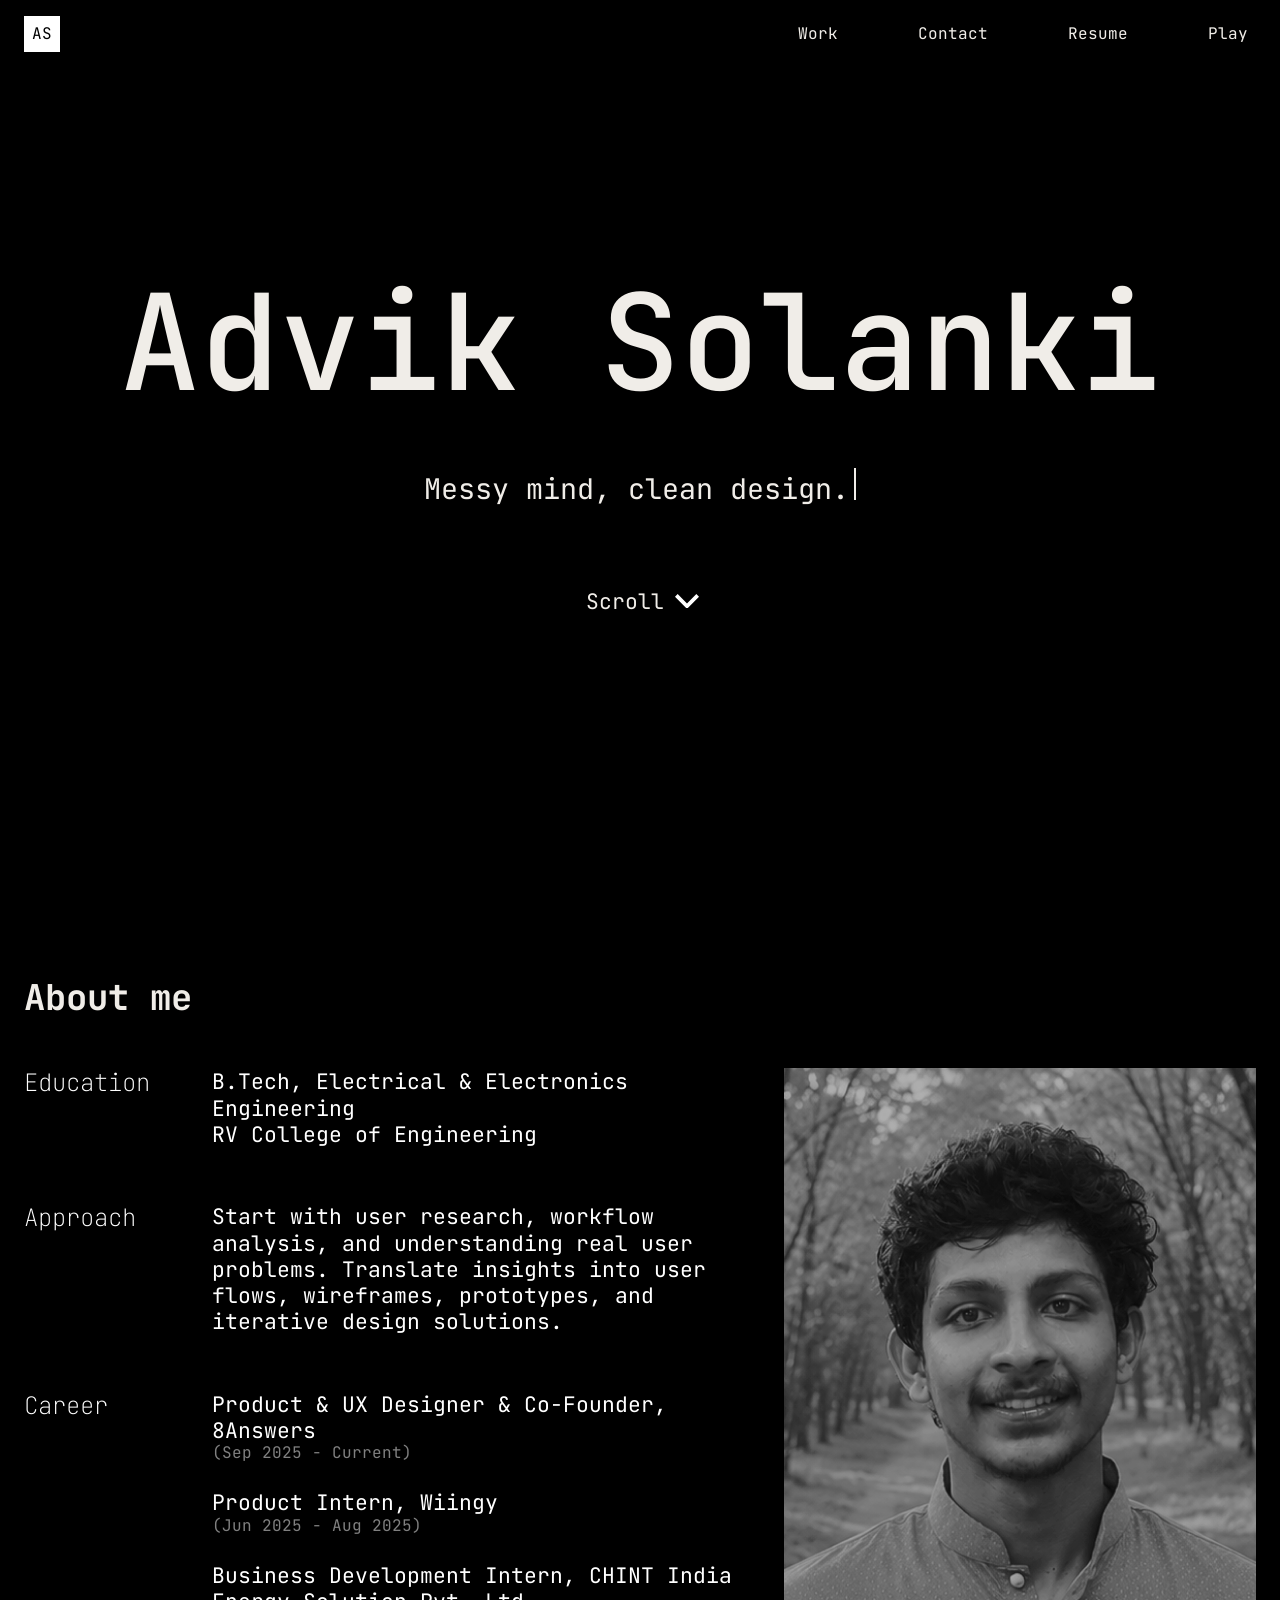
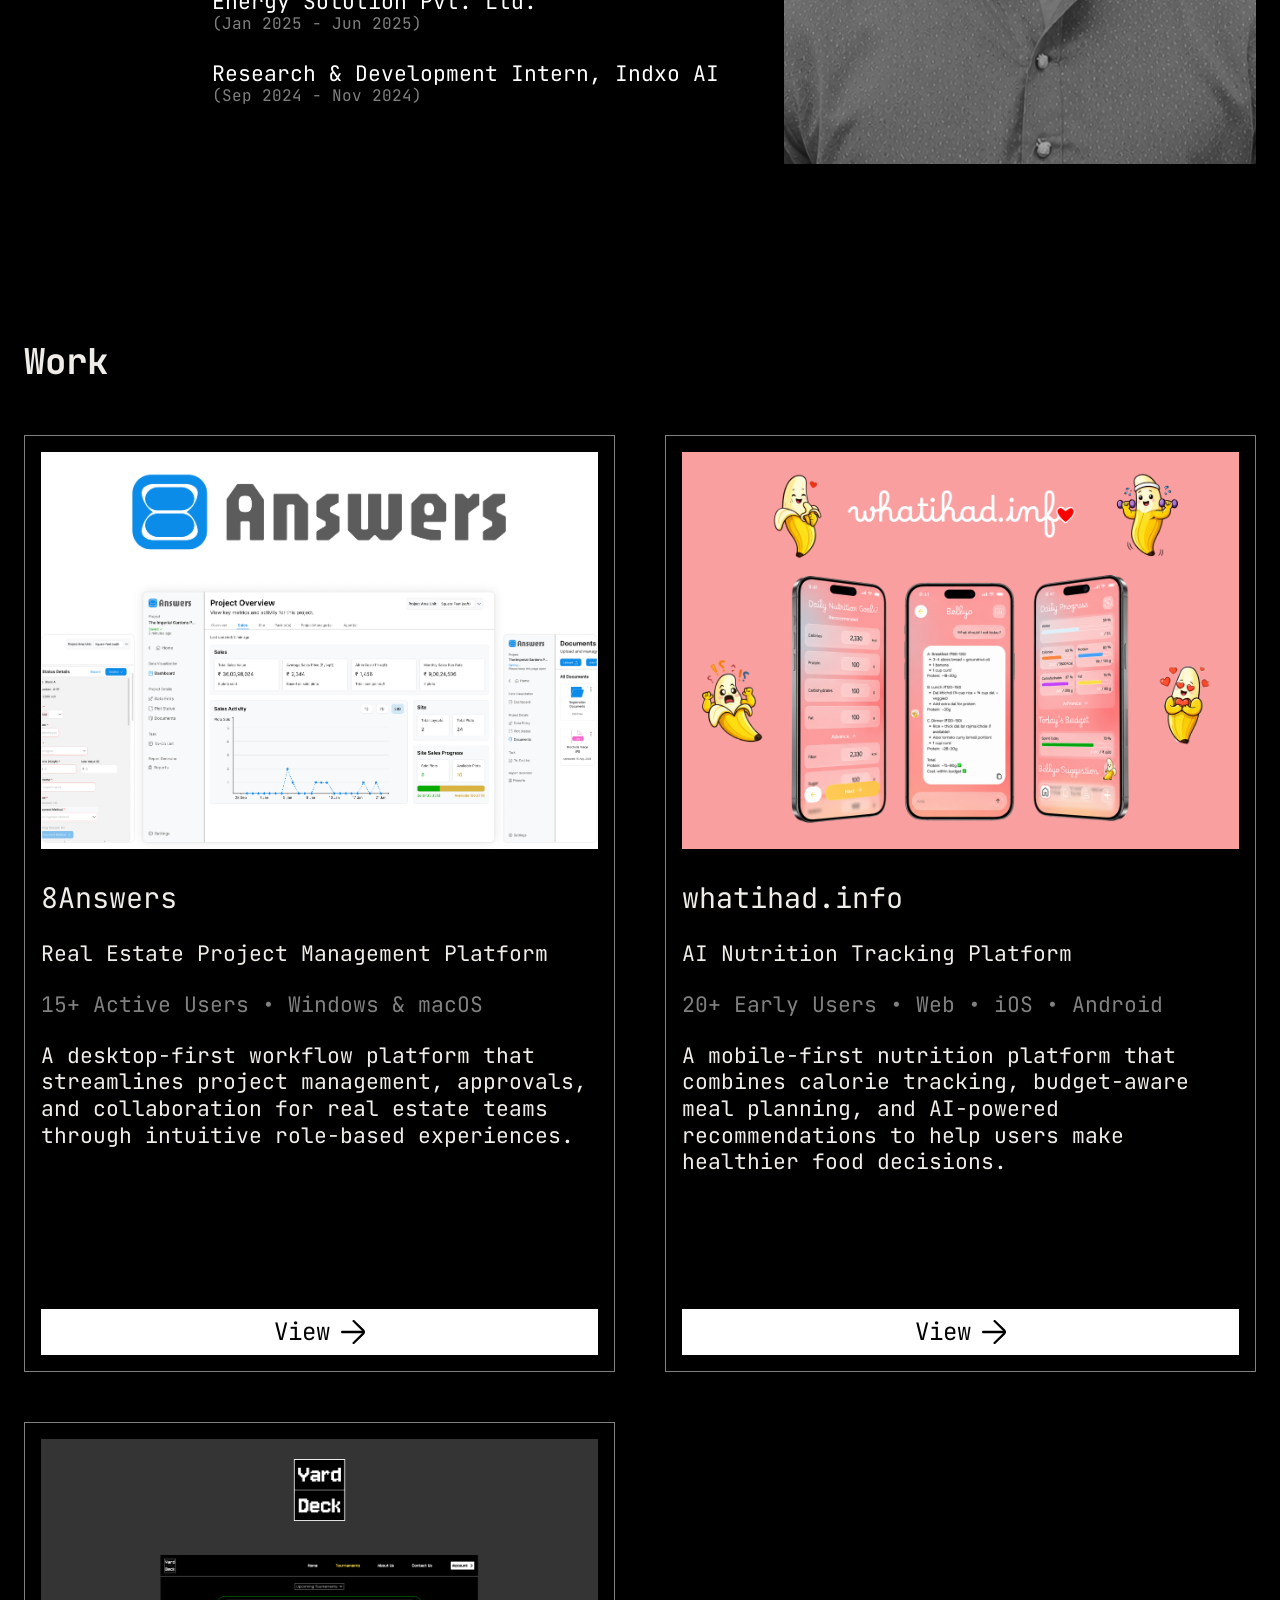
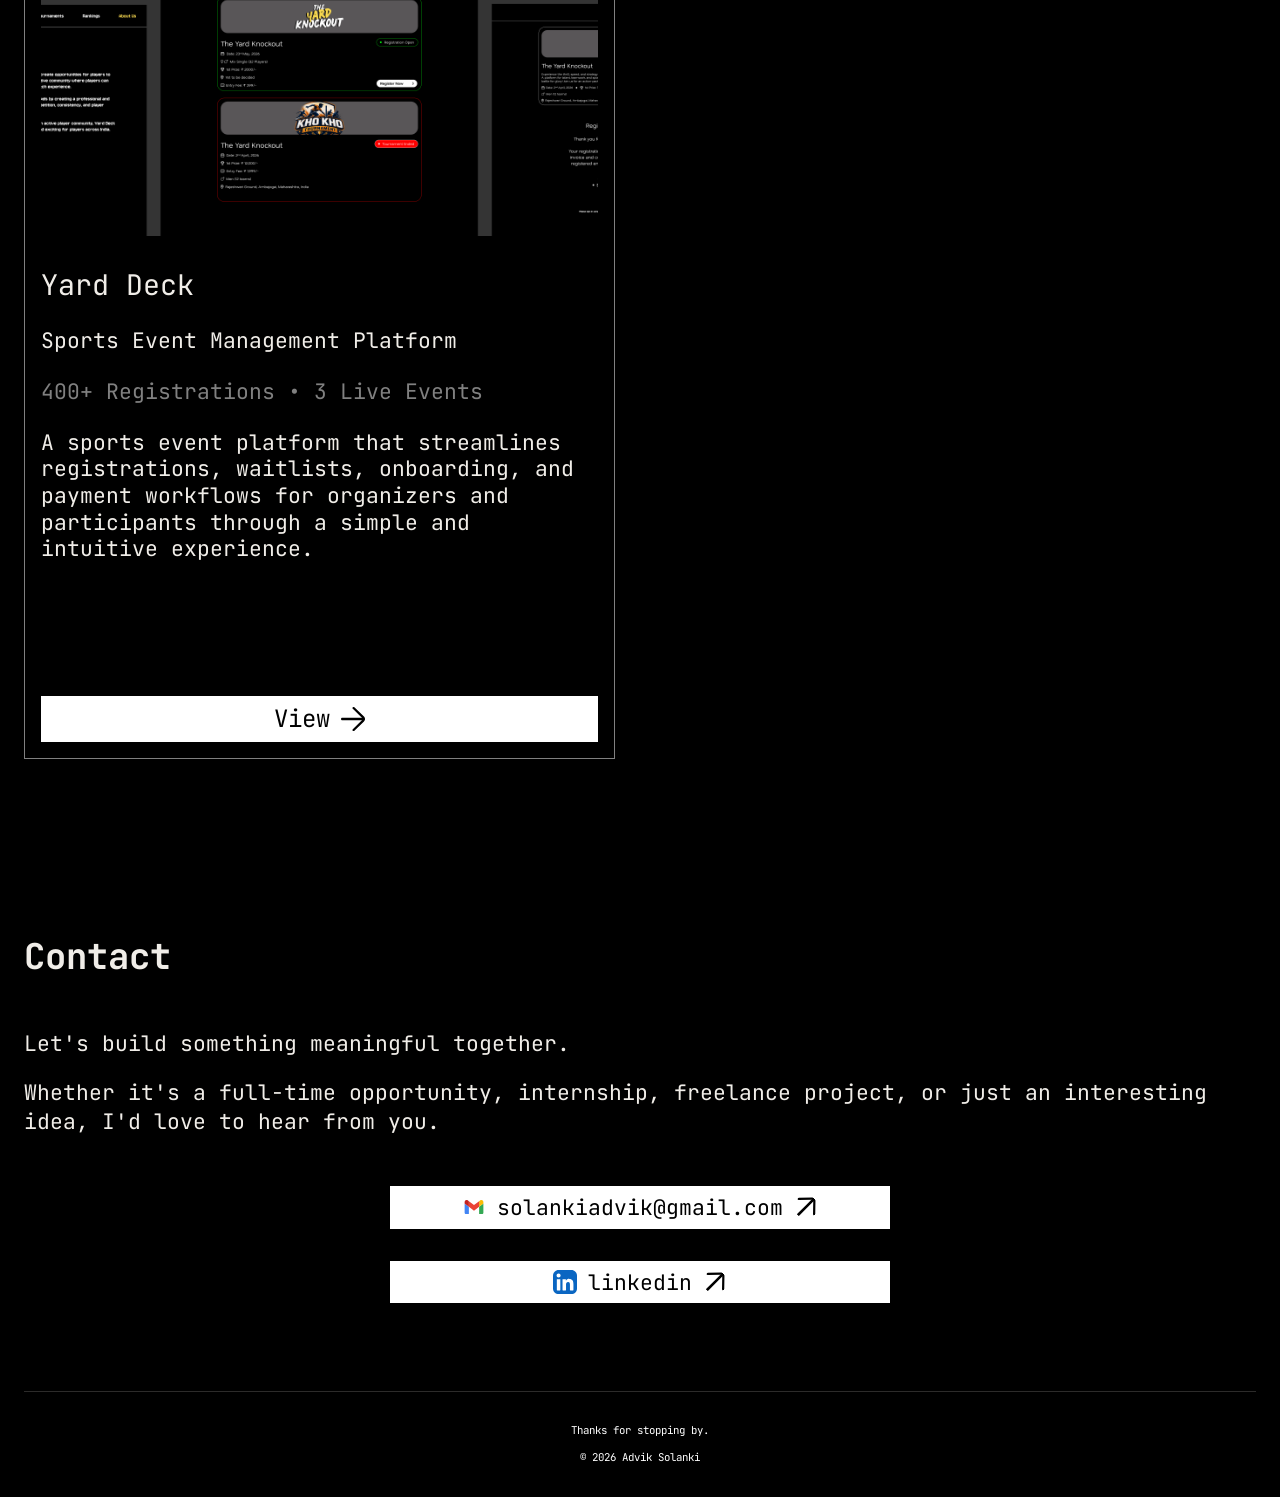
==== commit ebef4998: "Update index.html" ====
--- a/index.html
+++ b/index.html
@@ -1,13 +1,36 @@
 <!doctype html>
 <html lang="en">
   <head>
+    <!-- Google tag (gtag.js) -->
+    <script async src="https://www.googletagmanager.com/gtag/js?id=G-HGT3JBM13X"></script>
+    <script>
+      window.dataLayer = window.dataLayer || [];
+      function gtag(){dataLayer.push(arguments);}
+      gtag('js', new Date());
+
+      gtag('config', 'G-HGT3JBM13X');
+    </script>
     <meta charset="utf-8">
     <meta name="viewport" content="width=device-width, initial-scale=1">
-    <title>Advik Solanki | UI/UX Portfolio</title>
+    <title>Advik Solanki | UI/UX Product Designer Portfolio</title>
     <meta
       name="description"
-      content="UI/UX portfolio for Advik Solanki, product designer and co-founder focused on clean, research-led digital experiences."
+      content="Explore Advik Solanki's UI/UX and product design portfolio, featuring research-led case studies, product strategy, interaction design, and digital experience work."
     >
+    <link rel="canonical" href="https://adviksolanki.space/">
+    <meta property="og:title" content="Advik Solanki | UI/UX Product Designer Portfolio">
+    <meta property="og:description" content="Research-led UI/UX and product design portfolio featuring case studies across SaaS, AI nutrition, sports, and interactive experiences.">
+    <meta property="og:type" content="website">
+    <meta property="og:url" content="https://adviksolanki.space/">
+    <meta property="og:site_name" content="Advik Solanki Portfolio">
+    <meta property="og:image" content="https://adviksolanki.space/assets/advik-portrait-crop.png">
+    <meta property="og:image:alt" content="Black and white portrait of Advik Solanki">
+    <meta name="twitter:card" content="summary_large_image">
+    <meta name="twitter:title" content="Advik Solanki | UI/UX Product Designer Portfolio">
+    <meta name="twitter:description" content="Research-led UI/UX and product design portfolio featuring case studies across SaaS, AI nutrition, sports, and interactive experiences.">
+    <meta name="twitter:image" content="https://adviksolanki.space/assets/advik-portrait-crop.png">
+    <meta name="theme-color" content="#050505">
+    <link rel="icon" href="/assets/favicon.svg" type="image/svg+xml">
     <link rel="preconnect" href="https://fonts.googleapis.com">
     <link rel="preconnect" href="https://fonts.gstatic.com" crossorigin>
     <link
@@ -15,6 +38,43 @@
       rel="stylesheet"
     >
     <link rel="stylesheet" href="/styles.css">
+    <script type="application/ld+json">
+      {
+        "@context": "https://schema.org",
+        "@type": "Person",
+        "name": "Advik Solanki",
+        "url": "https://adviksolanki.space/",
+        "image": "https://adviksolanki.space/assets/advik-portrait-crop.png",
+        "email": "mailto:solankiadvik@gmail.com",
+        "jobTitle": "UI/UX Product Designer",
+        "alumniOf": {
+          "@type": "CollegeOrUniversity",
+          "name": "RV College of Engineering"
+        },
+        "sameAs": [
+          "https://www.linkedin.com/in/advik-solanki"
+        ],
+        "knowsAbout": [
+          "UI/UX design",
+          "Product design",
+          "User research",
+          "Interaction design",
+          "Product strategy"
+        ]
+      }
+    </script>
+    <script type="application/ld+json">
+      {
+        "@context": "https://schema.org",
+        "@type": "WebSite",
+        "name": "Advik Solanki Portfolio",
+        "url": "https://adviksolanki.space/",
+        "publisher": {
+          "@type": "Person",
+          "name": "Advik Solanki"
+        }
+      }
+    </script>
   </head>
   <body>
     <header class="site-header" aria-label="Primary navigation">
@@ -74,7 +134,7 @@
             <article class="info-row career-list" id="resume">
               <h3>Career</h3>
               <div>
-                <p>Product Designer &amp; Co-Founder, 8Answers</p>
+                <p>Product & UX Designer &amp; Co-Founder, 8Answers</p>
                 <span>(Sep 2025 - Current)</span>
                 <p>Product Intern, Wiingy</p>
                 <span>(Jun 2025 - Aug 2025)</span>
--- a/styles.css
+++ b/styles.css
@@ -1754,6 +1754,11 @@
   text-align: center;
 }
 
+.cricket-screen-end {
+  border: 1px solid transparent;
+  transition: border-color 180ms ease;
+}
+
 .cricket-screen[hidden] {
   display: none;
 }
@@ -1808,6 +1813,55 @@
   line-height: 1;
 }
 
+.cricket-screen-loss {
+  border-color: #ff4545;
+  box-shadow: inset 0 0 0 1px rgba(255, 69, 69, 0.35), inset 0 0 80px rgba(255, 69, 69, 0.12);
+}
+
+.cricket-screen-loss h3,
+.cricket-screen-loss strong {
+  color: #ff4545;
+  text-shadow: 0 0 34px rgba(255, 69, 69, 0.38);
+}
+
+.cricket-screen-loss p {
+  color: rgba(255, 105, 105, 0.78);
+}
+
+.cricket-confetti {
+  position: absolute;
+  inset: 0;
+  overflow: hidden;
+  pointer-events: none;
+}
+
+.cricket-confetti span {
+  position: absolute;
+  top: -18px;
+  left: var(--x);
+  width: 8px;
+  height: 14px;
+  opacity: 0;
+  transform: translate3d(0, -20px, 0) rotate(0deg);
+  animation: cricket-confetti-fall var(--duration) var(--delay) ease-in forwards;
+}
+
+@keyframes cricket-confetti-fall {
+  0% {
+    opacity: 0;
+    transform: translate3d(0, -20px, 0) rotate(0deg);
+  }
+
+  12% {
+    opacity: 1;
+  }
+
+  100% {
+    opacity: 0;
+    transform: translate3d(var(--drift), 720px, 0) rotate(var(--spin));
+  }
+}
+
 .cricket-end-stats {
   display: grid;
   gap: 8px;
@@ -1824,7 +1878,7 @@
   }
 
   .cricket-game {
-    min-height: 640px;
+    min-height: 680px;
   }
 
   .cricket-hud {
@@ -1887,7 +1941,7 @@
 
 @media (max-width: 640px) {
   .cricket-game {
-    min-height: 620px;
+    min-height: 680px;
   }
 
   .cricket-hud {
